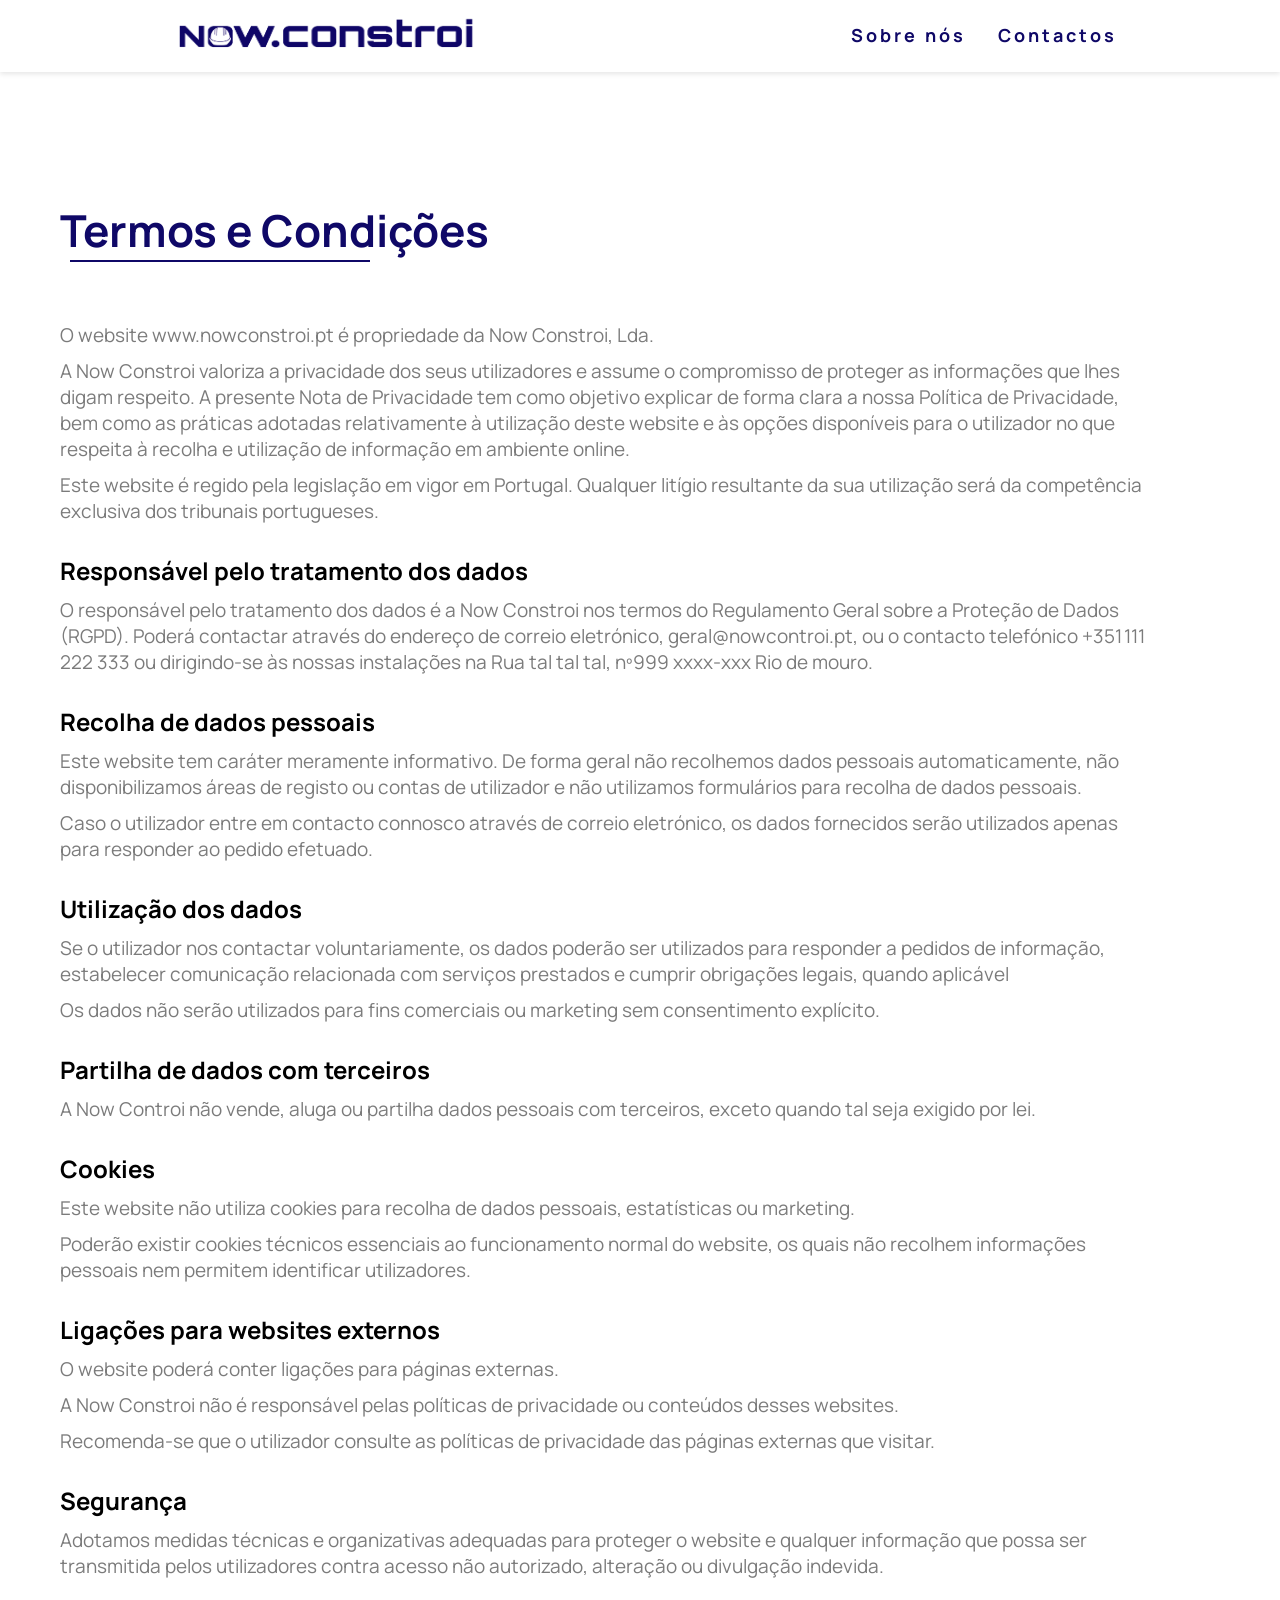
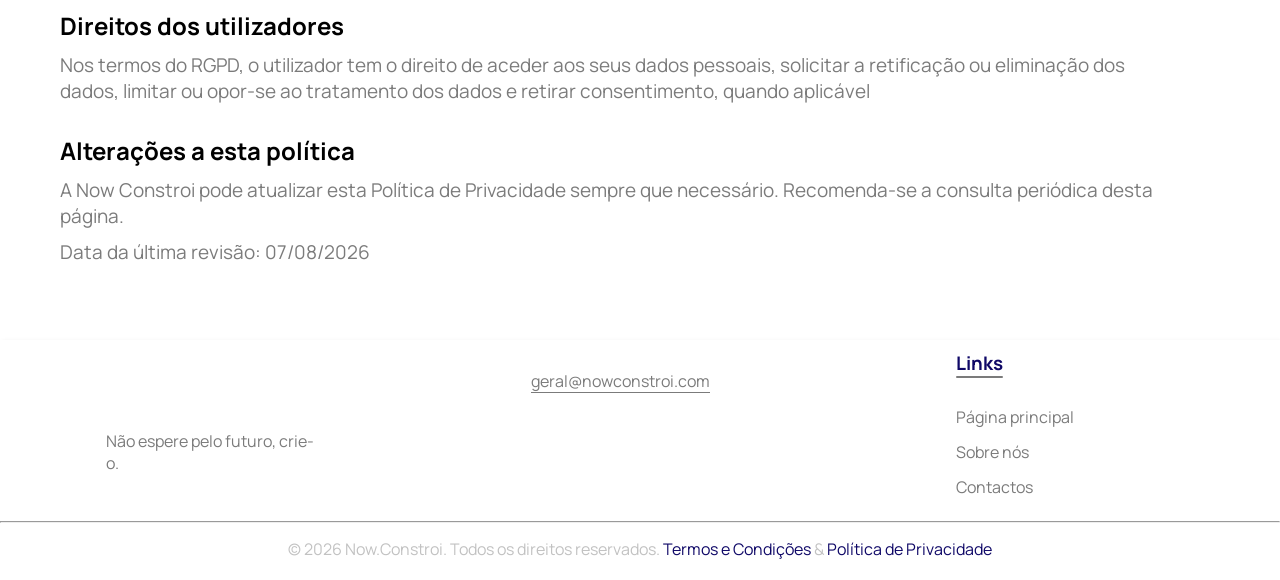
==== src/pages/conditions.html @ 10f0e2b7 "ADD base files, not tested yet" ====
<!DOCTYPE html>
<html lang="pt-br">
  <head>
    <meta charset="UTF-8" />
    <meta http-equiv="X-UA-Compatible" content="IE=edge" />
    <meta name="viewport" content="width=device-width, initial-scale=1, minimum-scale=1">
    <title>Política de Privacidade - Now.Constroi</title>
    <link rel="icon" type="image/png" href="../assets/images/shared/ico/32x32/logo_helmet_only_fundo_azul.ico">
    
    <link rel="preconnect" href="https://fonts.googleapis.com">
    <link rel="preconnect" href="https://fonts.gstatic.com" crossorigin>
    <link href="https://fonts.googleapis.com/css2?family=Manrope:wght@200;300;400;500;600;700;800&display=swap" rel="stylesheet">

    <link rel="stylesheet" href="../styles/global.css"/>
    <link rel="stylesheet" href="../styles/pages/privacy.css"/>
  </head>

  <body>
    <header>
      <nav>
        <a href="../../index.html"><img src="../assets/images/shared/NowConstroi300x40.png" class="logo-header"></a><!--Mudar-->
        <div class="mobile-menu">
          <div class="line1"></div>
          <div class="line2"></div>
          <div class="line3"></div>
        </div>
        <ul class="nav-list">
          <!--
          <li><a href="src/pages/projects.html">Projetos</a></li>~
            -->
          <li><a href="about.html">Sobre nós</a></li>
          <li><a href="contacts.html">Contactos</a></li>
        </ul>
      </nav>
    </header>

    <main>
      <div class="text-container">
        <h1>Termos e Condições</h1>

        <div class="vertical-divider"></div>
        <div class="non-title-container">
          <p>O website www.nowconstroi.pt é propriedade da Now Constroi, Lda.</p>
          <p>A Now Constroi valoriza a privacidade dos seus utilizadores e assume o compromisso de proteger as informações que lhes digam respeito. A presente Nota de Privacidade tem como objetivo explicar de forma clara a nossa Política de Privacidade, bem como as práticas adotadas relativamente à utilização deste website e às opções disponíveis para o utilizador no que respeita à recolha e utilização de informação em ambiente online.</p>
          <p>Este website é regido pela legislação em vigor em Portugal. Qualquer litígio resultante da sua utilização será da competência exclusiva dos tribunais portugueses.</p>
        
          <h2>Responsável pelo tratamento dos dados</h2>
          <p>O responsável pelo tratamento dos dados é a Now Constroi nos termos do Regulamento Geral sobre a Proteção de Dados (RGPD). Poderá contactar através do endereço de correio eletrónico, geral@nowcontroi.pt, ou o contacto telefónico +351 111 222 333 ou dirigindo-se às nossas instalações na Rua tal tal tal, nº999 xxxx-xxx Rio de mouro.</p>

          <h2>Recolha de dados pessoais</h2>
          <p>Este website tem caráter meramente informativo. De forma geral não recolhemos dados pessoais automaticamente, não disponibilizamos áreas de registo ou contas de utilizador e não utilizamos formulários para recolha de dados pessoais.</p>
          <p>Caso o utilizador entre em contacto connosco através de correio eletrónico, os dados fornecidos serão utilizados apenas para responder ao pedido efetuado.</p>
        
          <h2>Utilização dos dados</h2>
          <p>Se o utilizador nos contactar voluntariamente, os dados poderão ser utilizados para responder a pedidos de informação, estabelecer comunicação relacionada com serviços prestados e cumprir obrigações legais, quando aplicável</p>
          <p>Os dados não serão utilizados para fins comerciais ou marketing sem consentimento explícito.</p>

          <h2>Partilha de dados com terceiros</h2>
          <p>A Now Controi não vende, aluga ou partilha dados pessoais com terceiros, exceto quando tal seja exigido por lei.</p>

          <h2>Cookies</h2>
          <p>Este website não utiliza cookies para recolha de dados pessoais, estatísticas ou marketing.</p>
          <p>Poderão existir cookies técnicos essenciais ao funcionamento normal do website, os quais não recolhem informações pessoais nem permitem identificar utilizadores.</p>

          <h2>Ligações para websites externos</h2>
          <p>O website poderá conter ligações para páginas externas.</p>
          <p>A Now Constroi não é responsável pelas políticas de privacidade ou conteúdos desses websites.</p>
          <p>Recomenda-se que o utilizador consulte as políticas de privacidade das páginas externas que visitar.</p>

          <h2>Segurança</h2>
          <p>Adotamos medidas técnicas e organizativas adequadas para proteger o website e qualquer informação que possa ser transmitida pelos utilizadores contra acesso não autorizado, alteração ou divulgação indevida.</p>

          <h2>Direitos dos utilizadores</h2>
          <p>Nos termos do RGPD, o utilizador tem o direito de aceder aos seus dados pessoais, solicitar a retificação ou eliminação dos dados, limitar ou opor-se ao tratamento dos dados e retirar consentimento, quando aplicável</p>
        
          <h2>Alterações a esta política</h2>
          <p>A Now Constroi pode atualizar esta Política de Privacidade sempre que necessário. Recomenda-se a consulta periódica desta página.</p>
          <p>Data da última revisão: 07/08/2026</p>
        </div>
      </div>
    </main>

    <footer>
      <div class="row">
        <div class="col">
          <img src="../assets/images/shared/LogoGSH_Branco-01.svg" alt="long svg" class="logo-footer"><!--Mudar-->
          <p>Não espere pelo futuro, crie-o.</p>
        </div>
        <div class="col">
          <p class="email-id">geral@nowconstroi.com</p>
        </div>
        <div class="col">
          <h3>Links<div class="underline"></div></h3>
          <ul>
            <li><a href="../../index.html">Página principal</a></li>
            <!--<li><a href="projects.html">Projetos</a></li>-->
            <li><a href="about.html">Sobre nós</a></li>
            <li><a href="contacts.html">Contactos</a></li>
          </ul>
        </div>
        <!--
        <div class="col">
          <h3>Redes Sociais<div class="underline"></div></h3>
          <ul>
            <li><a href="">Facebook</a></li>
            <li><a href="">Instagram</a></li>
            <li><a href="">LinkedIn</a></li>
            <li><a href="">Youtube</a></li>
          </ul>
        </div>
        -->
      </div>
      <hr>
      <p class="copyright">&copy; 2026 Now.Constroi. Todos os direitos reservados.<a href="conditions.html">  Termos e Condições </a>& <a href="privacy.html">  Política de Privacidade</a></p><!--Mudar-->
    
    </footer>

    <script src="../scripts/shared/mobile-navbar.js"></script>
  </body>
</html>
---- src/styles/global.css ----
* {
  margin: 0;
  padding: 0;
  font-family: "Manrope", sans-serif;
}

header {
  position: fixed;
  top: 0;
  left: 0;
  width: 100%;
  z-index: 5; /* para o header ficar sempre por cima */
  background: #ffffff;
  box-shadow: 0 2px 5px rgba(0,0,0,0.1);
}

.logo-header{
  width:300px;
  height: 40px;
  margin: 15px;
  margin-top: 20px;
}

a {
  color: #0f0867;
  text-decoration: none;
  transition: 0.3s;
}

a:hover {
  opacity: 0.7;
}

.logo {
  font-size: 24px;
  text-transform: uppercase;
  letter-spacing: 4px;
}

nav {
  display: flex;
  justify-content: space-around;
  align-items: center;
  font-family: system-ui, -apple-system, Helvetica, Arial, sans-serif;
  background: #ffffff;
  height: 8vh;
  font-family: 'Sansation', sans-serif;
}


.nav-list {
  list-style: none;
  display: flex;
}

.nav-list li {
  letter-spacing: 3px;
  margin-left: 32px;
  margin-top: 10px; /* Espaço topo das informações do header */
}
.nav-list li a{
  text-decoration: none;
  font-size: 18px;
  font-weight: bold;
  color: #0f0867

}

.mobile-menu {
  display: none;
  cursor: pointer;
}

.mobile-menu div {
  width: 32px;
  height: 2px;
  background: #0f0867;
  margin: 8px;
  transition: 0.3s;
}

@media (max-width: 999px) {
  body {
    overflow-x: hidden;
  }
  .nav-list {
    z-index: 2;
    position: absolute;
    top: 8vh;
    right: 0;
    width: 50vw;
    height: 92vh;
    background: #ffffff;
    flex-direction: column;
    align-items: center;
    justify-content: space-around;
    transform: translateX(100%);
    
  }
  .nav-list li {
    margin-left: 0;
    opacity: 0;
  }
  .mobile-menu {
    display: block;

  }
}

.nav-list.active {
  transform: translateX(0);
  transition: transform 0.3s ease-in;
}

@keyframes navLinkFade {
  from {
    opacity: 0;
    transform: translateX(50px);
  }
  to {
    opacity: 1;
    transform: translateX(0);
  }
}

.mobile-menu.active .line1 {
  transform: rotate(-45deg) translate(-8px, 8px);
}

.mobile-menu.active .line2 {
  opacity: 0;
}

.mobile-menu.active .line3 {
  transform: rotate(45deg) translate(-5px, -7px);
}

footer{
  width: 100%;
  position: relative;
  bottom: 0;
  color: white;
  background: rgb(255, 255, 255);
  box-shadow: 2px 2px 5px rgba(0,0,0,0.1);
}

.logo-footer{
  width: 150px;
  margin-bottom: 30px;
  margin-left: 30px;
}

.row{
  width: 85%;
  margin: auto;
  display: flex;
  flex-wrap: wrap;
  align-items: flex-start;
  justify-content: space-between;
}

.col{
  flex-basis: 20%;
  padding: 10px;
}

p{
  color: #7b7b7b;
}

.col h3{
  width: fit-content;
  margin-bottom: 30px;
  position: relative;
  color:#0f0867;
}

.email-id{
  width: fit-content;
  border-bottom: 1px solid #7b7b7b;
  margin: 20px 0;
}

ul li{
  list-style: none; /*Points out*/
  margin-bottom: 13px;
}

ul li a{
  text-decoration: none;
  color: #7b7b7b;
}

.underline{
  width: 100%;
  height: 2px;
  border-radius: 2px;
  position: absolute;
  background-color: #7b7b7b;
}

hr{
  color: #c2c2c2;
}

.copyright{
  text-align: center;
  color: #c2c2c2;
  padding-bottom: 20px;
  margin-top: 15px;

}


/* Separador */
hr.separator-solid {
    border: none;
    border-top: 1px solid #084767;
    margin: 10px auto;
    margin-bottom: 20px;
}
---- src/styles/pages/privacy.css ----
main {
  background-color: rgb(255, 255, 255);
  background-size: cover;
  /* height: 92vh; */ /* remover */
  min-height: 100vh; /* opcional, garante cobertura mínima */
  padding-bottom: 15px;
}

.text-container{

    padding-top: 100px;
    max-width: 1100px;
    margin-inline: auto;
    padding-inline: clamp(16px, 5vw, 40px);
    padding-right: 100px;
    padding-bottom: 60px;
}

h1{
    padding-top: 100px;
    font-size: 44px;
    color: #0f0867;
}

.text-container p{
    font-size: 19px;
    padding-top: 10px;
}

.text-container h2{
    font-size: 24px;
    padding-top: 30px;
}

.vertical-divider{
    width: 300px;              /* espessura */
    height: 2px;           /* altura */
    background-color: #0f0867;
    margin: 0 10px;

}

.non-title-container{
    padding-top: 50px;
}
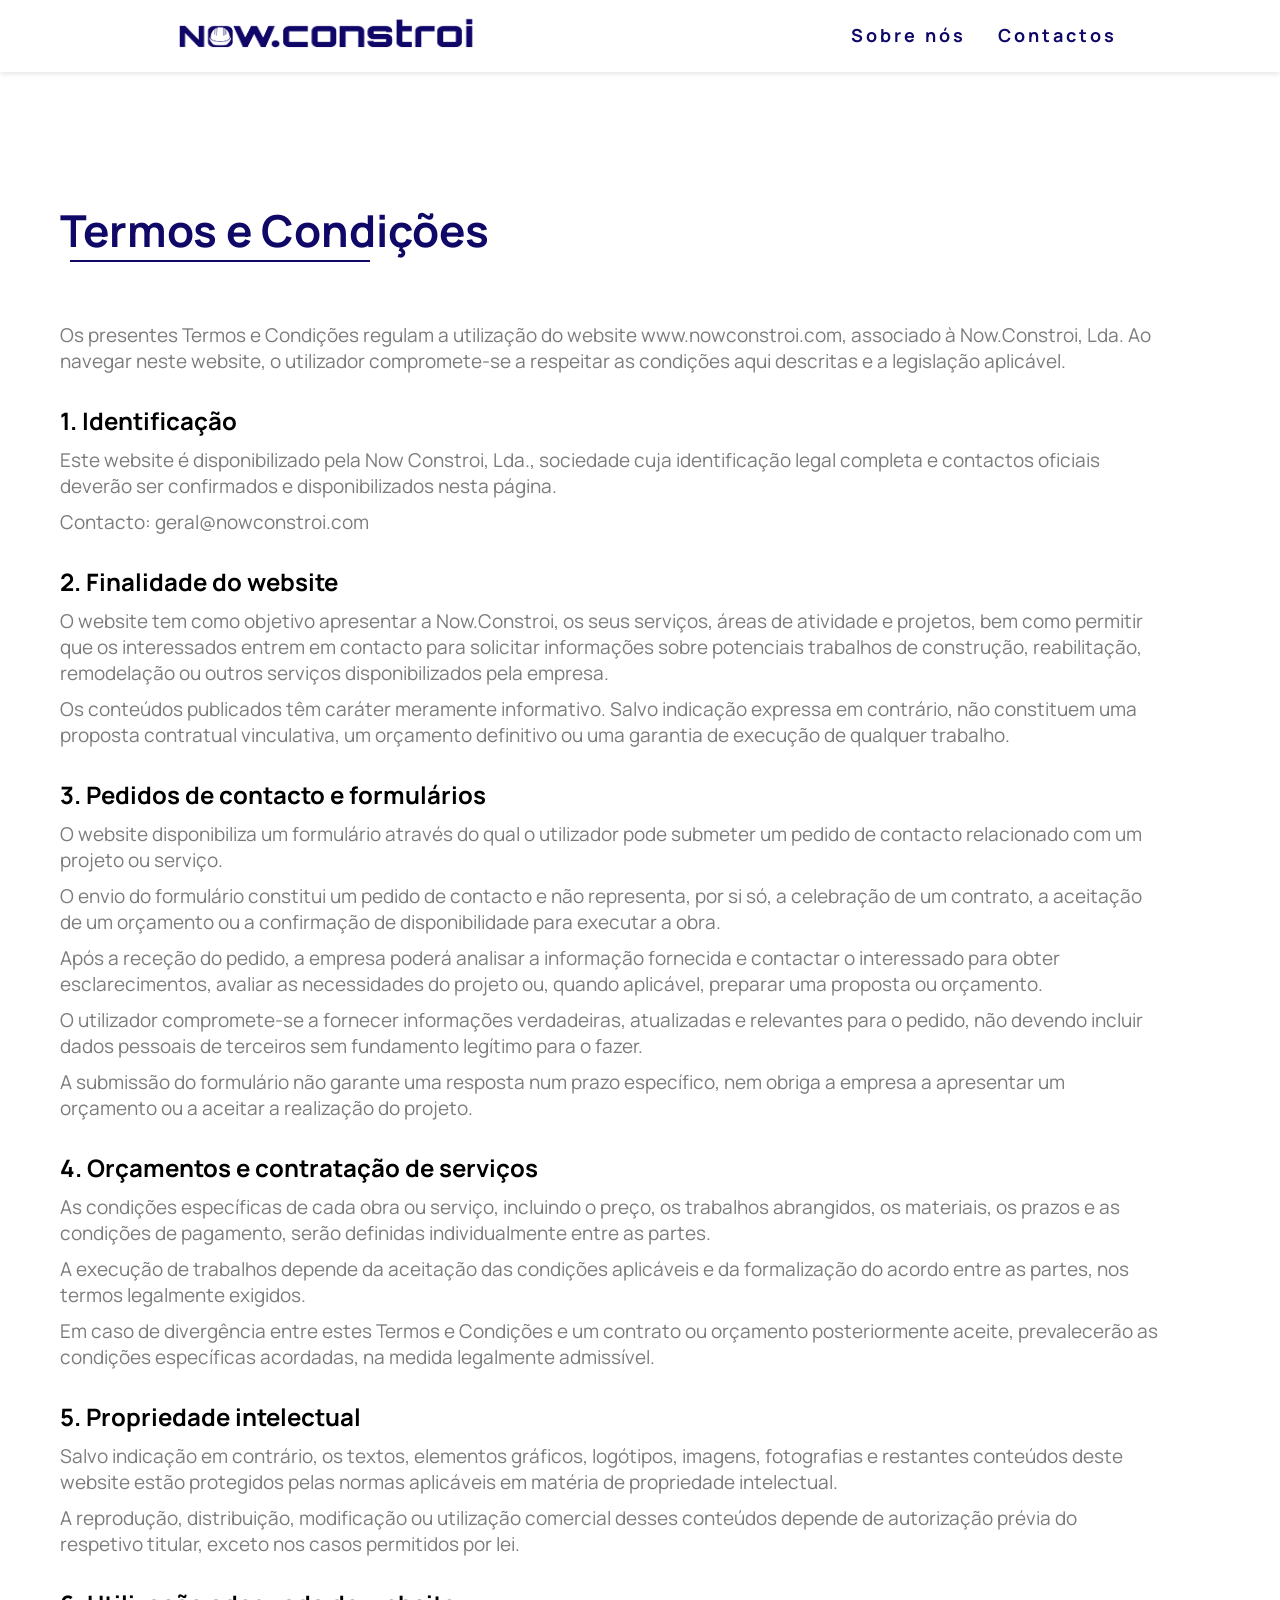
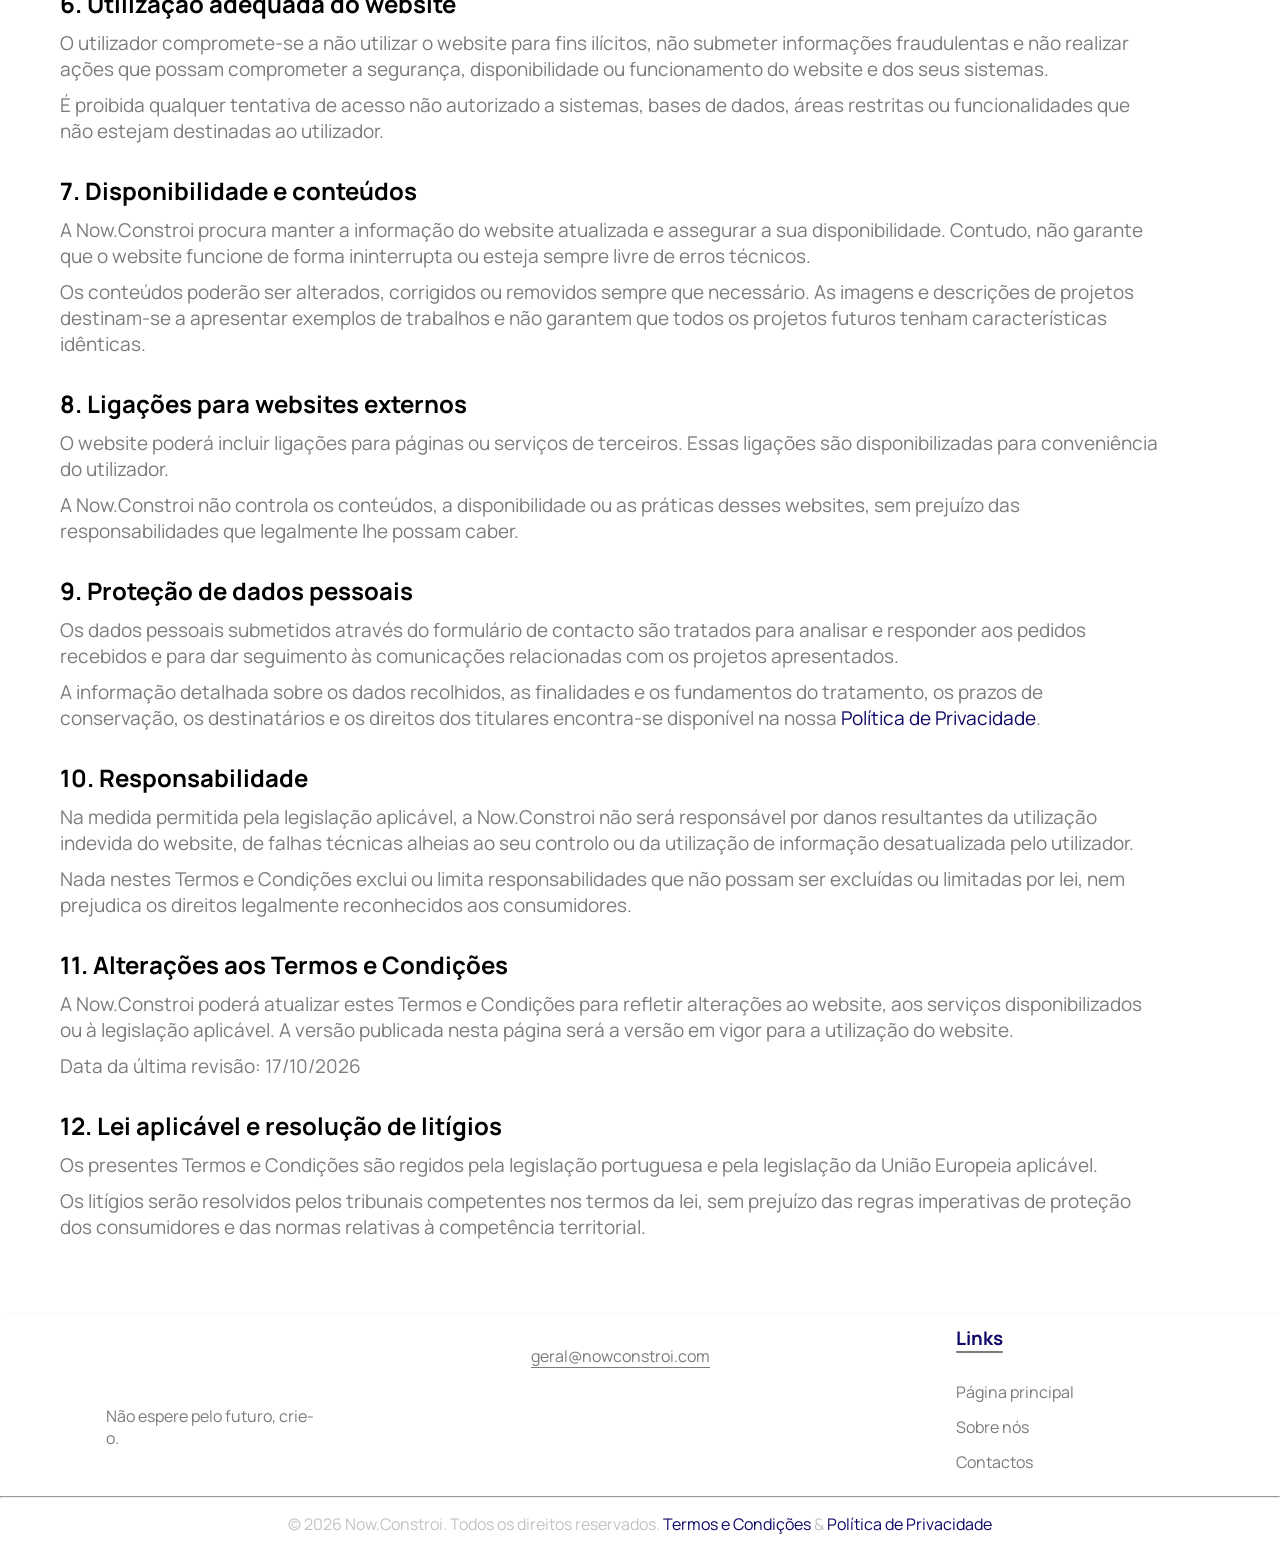
==== commit 530062e4: "UPDATED conditions" ====
--- a/src/pages/conditions.html
+++ b/src/pages/conditions.html
@@ -4,7 +4,7 @@
     <meta charset="UTF-8" />
     <meta http-equiv="X-UA-Compatible" content="IE=edge" />
     <meta name="viewport" content="width=device-width, initial-scale=1, minimum-scale=1">
-    <title>Política de Privacidade - Now.Constroi</title>
+    <title>Termos e Condições - Now.Constroi</title>
     <link rel="icon" type="image/png" href="../assets/images/shared/ico/32x32/logo_helmet_only_fundo_azul.ico">
     
     <link rel="preconnect" href="https://fonts.googleapis.com">
@@ -39,44 +39,191 @@
         <h1>Termos e Condições</h1>
 
         <div class="vertical-divider"></div>
-        <div class="non-title-container">
-          <p>O website www.nowconstroi.pt é propriedade da Now Constroi, Lda.</p>
-          <p>A Now Constroi valoriza a privacidade dos seus utilizadores e assume o compromisso de proteger as informações que lhes digam respeito. A presente Nota de Privacidade tem como objetivo explicar de forma clara a nossa Política de Privacidade, bem como as práticas adotadas relativamente à utilização deste website e às opções disponíveis para o utilizador no que respeita à recolha e utilização de informação em ambiente online.</p>
-          <p>Este website é regido pela legislação em vigor em Portugal. Qualquer litígio resultante da sua utilização será da competência exclusiva dos tribunais portugueses.</p>
-        
-          <h2>Responsável pelo tratamento dos dados</h2>
-          <p>O responsável pelo tratamento dos dados é a Now Constroi nos termos do Regulamento Geral sobre a Proteção de Dados (RGPD). Poderá contactar através do endereço de correio eletrónico, geral@nowcontroi.pt, ou o contacto telefónico +351 111 222 333 ou dirigindo-se às nossas instalações na Rua tal tal tal, nº999 xxxx-xxx Rio de mouro.</p>
-
-          <h2>Recolha de dados pessoais</h2>
-          <p>Este website tem caráter meramente informativo. De forma geral não recolhemos dados pessoais automaticamente, não disponibilizamos áreas de registo ou contas de utilizador e não utilizamos formulários para recolha de dados pessoais.</p>
-          <p>Caso o utilizador entre em contacto connosco através de correio eletrónico, os dados fornecidos serão utilizados apenas para responder ao pedido efetuado.</p>
-        
-          <h2>Utilização dos dados</h2>
-          <p>Se o utilizador nos contactar voluntariamente, os dados poderão ser utilizados para responder a pedidos de informação, estabelecer comunicação relacionada com serviços prestados e cumprir obrigações legais, quando aplicável</p>
-          <p>Os dados não serão utilizados para fins comerciais ou marketing sem consentimento explícito.</p>
-
-          <h2>Partilha de dados com terceiros</h2>
-          <p>A Now Controi não vende, aluga ou partilha dados pessoais com terceiros, exceto quando tal seja exigido por lei.</p>
-
-          <h2>Cookies</h2>
-          <p>Este website não utiliza cookies para recolha de dados pessoais, estatísticas ou marketing.</p>
-          <p>Poderão existir cookies técnicos essenciais ao funcionamento normal do website, os quais não recolhem informações pessoais nem permitem identificar utilizadores.</p>
-
-          <h2>Ligações para websites externos</h2>
-          <p>O website poderá conter ligações para páginas externas.</p>
-          <p>A Now Constroi não é responsável pelas políticas de privacidade ou conteúdos desses websites.</p>
-          <p>Recomenda-se que o utilizador consulte as políticas de privacidade das páginas externas que visitar.</p>
-
-          <h2>Segurança</h2>
-          <p>Adotamos medidas técnicas e organizativas adequadas para proteger o website e qualquer informação que possa ser transmitida pelos utilizadores contra acesso não autorizado, alteração ou divulgação indevida.</p>
-
-          <h2>Direitos dos utilizadores</h2>
-          <p>Nos termos do RGPD, o utilizador tem o direito de aceder aos seus dados pessoais, solicitar a retificação ou eliminação dos dados, limitar ou opor-se ao tratamento dos dados e retirar consentimento, quando aplicável</p>
-        
-          <h2>Alterações a esta política</h2>
-          <p>A Now Constroi pode atualizar esta Política de Privacidade sempre que necessário. Recomenda-se a consulta periódica desta página.</p>
-          <p>Data da última revisão: 07/08/2026</p>
-        </div>
+          <div class="non-title-container">
+            <p>
+              Os presentes Termos e Condições regulam a utilização do website
+              www.nowconstroi.com, associado à Now.Constroi, Lda.
+              Ao navegar neste website, o utilizador compromete-se a respeitar
+              as condições aqui descritas e a legislação aplicável.
+            </p>
+
+            <h2>1. Identificação</h2>
+            <p>
+              Este website é disponibilizado pela Now Constroi, Lda.,
+              sociedade cuja identificação legal completa e contactos oficiais
+              deverão ser confirmados e disponibilizados nesta página.
+            </p>
+            <p>
+              Contacto: geral@nowconstroi.com
+            </p>
+
+            <h2>2. Finalidade do website</h2>
+            <p>
+              O website tem como objetivo apresentar a Now.Constroi, os seus
+              serviços, áreas de atividade e projetos, bem como permitir que
+              os interessados entrem em contacto para solicitar informações
+              sobre potenciais trabalhos de construção, reabilitação,
+              remodelação ou outros serviços disponibilizados pela empresa.
+            </p>
+            <p>
+              Os conteúdos publicados têm caráter meramente informativo.
+              Salvo indicação expressa em contrário, não constituem uma
+              proposta contratual vinculativa, um orçamento definitivo
+              ou uma garantia de execução de qualquer trabalho.
+            </p>
+
+            <h2>3. Pedidos de contacto e formulários</h2>
+            <p>
+              O website disponibiliza um formulário através do qual o utilizador
+              pode submeter um pedido de contacto relacionado com um projeto
+              ou serviço.
+            </p>
+            <p>
+              O envio do formulário constitui um pedido de contacto e não
+              representa, por si só, a celebração de um contrato, a aceitação
+              de um orçamento ou a confirmação de disponibilidade para executar
+              a obra.
+            </p>
+            <p>
+              Após a receção do pedido, a empresa poderá analisar a informação
+              fornecida e contactar o interessado para obter esclarecimentos,
+              avaliar as necessidades do projeto ou, quando aplicável,
+              preparar uma proposta ou orçamento.
+            </p>
+            <p>
+              O utilizador compromete-se a fornecer informações verdadeiras,
+              atualizadas e relevantes para o pedido, não devendo incluir
+              dados pessoais de terceiros sem fundamento legítimo para o fazer.
+            </p>
+            <p>
+              A submissão do formulário não garante uma resposta num prazo
+              específico, nem obriga a empresa a apresentar um orçamento
+              ou a aceitar a realização do projeto.
+            </p>
+
+            <h2>4. Orçamentos e contratação de serviços</h2>
+            <p>
+              As condições específicas de cada obra ou serviço, incluindo
+              o preço, os trabalhos abrangidos, os materiais, os prazos
+              e as condições de pagamento, serão definidas individualmente
+              entre as partes.
+            </p>
+            <p>
+              A execução de trabalhos depende da aceitação das condições
+              aplicáveis e da formalização do acordo entre as partes,
+              nos termos legalmente exigidos.
+            </p>
+            <p>
+              Em caso de divergência entre estes Termos e Condições e um
+              contrato ou orçamento posteriormente aceite, prevalecerão
+              as condições específicas acordadas, na medida legalmente
+              admissível.
+            </p>
+
+            <h2>5. Propriedade intelectual</h2>
+            <p>
+              Salvo indicação em contrário, os textos, elementos gráficos,
+              logótipos, imagens, fotografias e restantes conteúdos deste
+              website estão protegidos pelas normas aplicáveis em matéria
+              de propriedade intelectual.
+            </p>
+            <p>
+              A reprodução, distribuição, modificação ou utilização comercial
+              desses conteúdos depende de autorização prévia do respetivo
+              titular, exceto nos casos permitidos por lei.
+            </p>
+
+            <h2>6. Utilização adequada do website</h2>
+            <p>
+              O utilizador compromete-se a não utilizar o website para fins
+              ilícitos, não submeter informações fraudulentas e não realizar
+              ações que possam comprometer a segurança, disponibilidade
+              ou funcionamento do website e dos seus sistemas.
+            </p>
+            <p>
+              É proibida qualquer tentativa de acesso não autorizado a sistemas,
+              bases de dados, áreas restritas ou funcionalidades que não
+              estejam destinadas ao utilizador.
+            </p>
+
+            <h2>7. Disponibilidade e conteúdos</h2>
+            <p>
+              A Now.Constroi procura manter a informação do website atualizada
+              e assegurar a sua disponibilidade. Contudo, não garante que
+              o website funcione de forma ininterrupta ou esteja sempre livre
+              de erros técnicos.
+            </p>
+            <p>
+              Os conteúdos poderão ser alterados, corrigidos ou removidos
+              sempre que necessário. As imagens e descrições de projetos
+              destinam-se a apresentar exemplos de trabalhos e não garantem
+              que todos os projetos futuros tenham características idênticas.
+            </p>
+
+            <h2>8. Ligações para websites externos</h2>
+            <p>
+              O website poderá incluir ligações para páginas ou serviços
+              de terceiros. Essas ligações são disponibilizadas para
+              conveniência do utilizador.
+            </p>
+            <p>
+              A Now.Constroi não controla os conteúdos, a disponibilidade
+              ou as práticas desses websites, sem prejuízo das
+              responsabilidades que legalmente lhe possam caber.
+            </p>
+
+            <h2>9. Proteção de dados pessoais</h2>
+            <p>
+              Os dados pessoais submetidos através do formulário de contacto
+              são tratados para analisar e responder aos pedidos recebidos
+              e para dar seguimento às comunicações relacionadas com os
+              projetos apresentados.
+            </p>
+            <p>
+              A informação detalhada sobre os dados recolhidos, as finalidades
+              e os fundamentos do tratamento, os prazos de conservação,
+              os destinatários e os direitos dos titulares encontra-se
+              disponível na nossa
+              <a href="privacy.html">Política de Privacidade</a>.
+            </p>
+
+            <h2>10. Responsabilidade</h2>
+            <p>
+              Na medida permitida pela legislação aplicável, a Now.Constroi
+              não será responsável por danos resultantes da utilização
+              indevida do website, de falhas técnicas alheias ao seu controlo
+              ou da utilização de informação desatualizada pelo utilizador.
+            </p>
+            <p>
+              Nada nestes Termos e Condições exclui ou limita responsabilidades
+              que não possam ser excluídas ou limitadas por lei, nem prejudica
+              os direitos legalmente reconhecidos aos consumidores.
+            </p>
+
+            <h2>11. Alterações aos Termos e Condições</h2>
+            <p>
+              A Now.Constroi poderá atualizar estes Termos e Condições
+              para refletir alterações ao website, aos serviços disponibilizados
+              ou à legislação aplicável. A versão publicada nesta página
+              será a versão em vigor para a utilização do website.
+            </p>
+            <p>
+              Data da última revisão: 17/10/2026
+            </p>
+
+            <h2>12. Lei aplicável e resolução de litígios</h2>
+            <p>
+              Os presentes Termos e Condições são regidos pela legislação
+              portuguesa e pela legislação da União Europeia aplicável.
+            </p>
+            <p>
+              Os litígios serão resolvidos pelos tribunais competentes
+              nos termos da lei, sem prejuízo das regras imperativas
+              de proteção dos consumidores e das normas relativas à
+              competência territorial.
+            </p>
+          </div>
+
       </div>
     </main>
 
